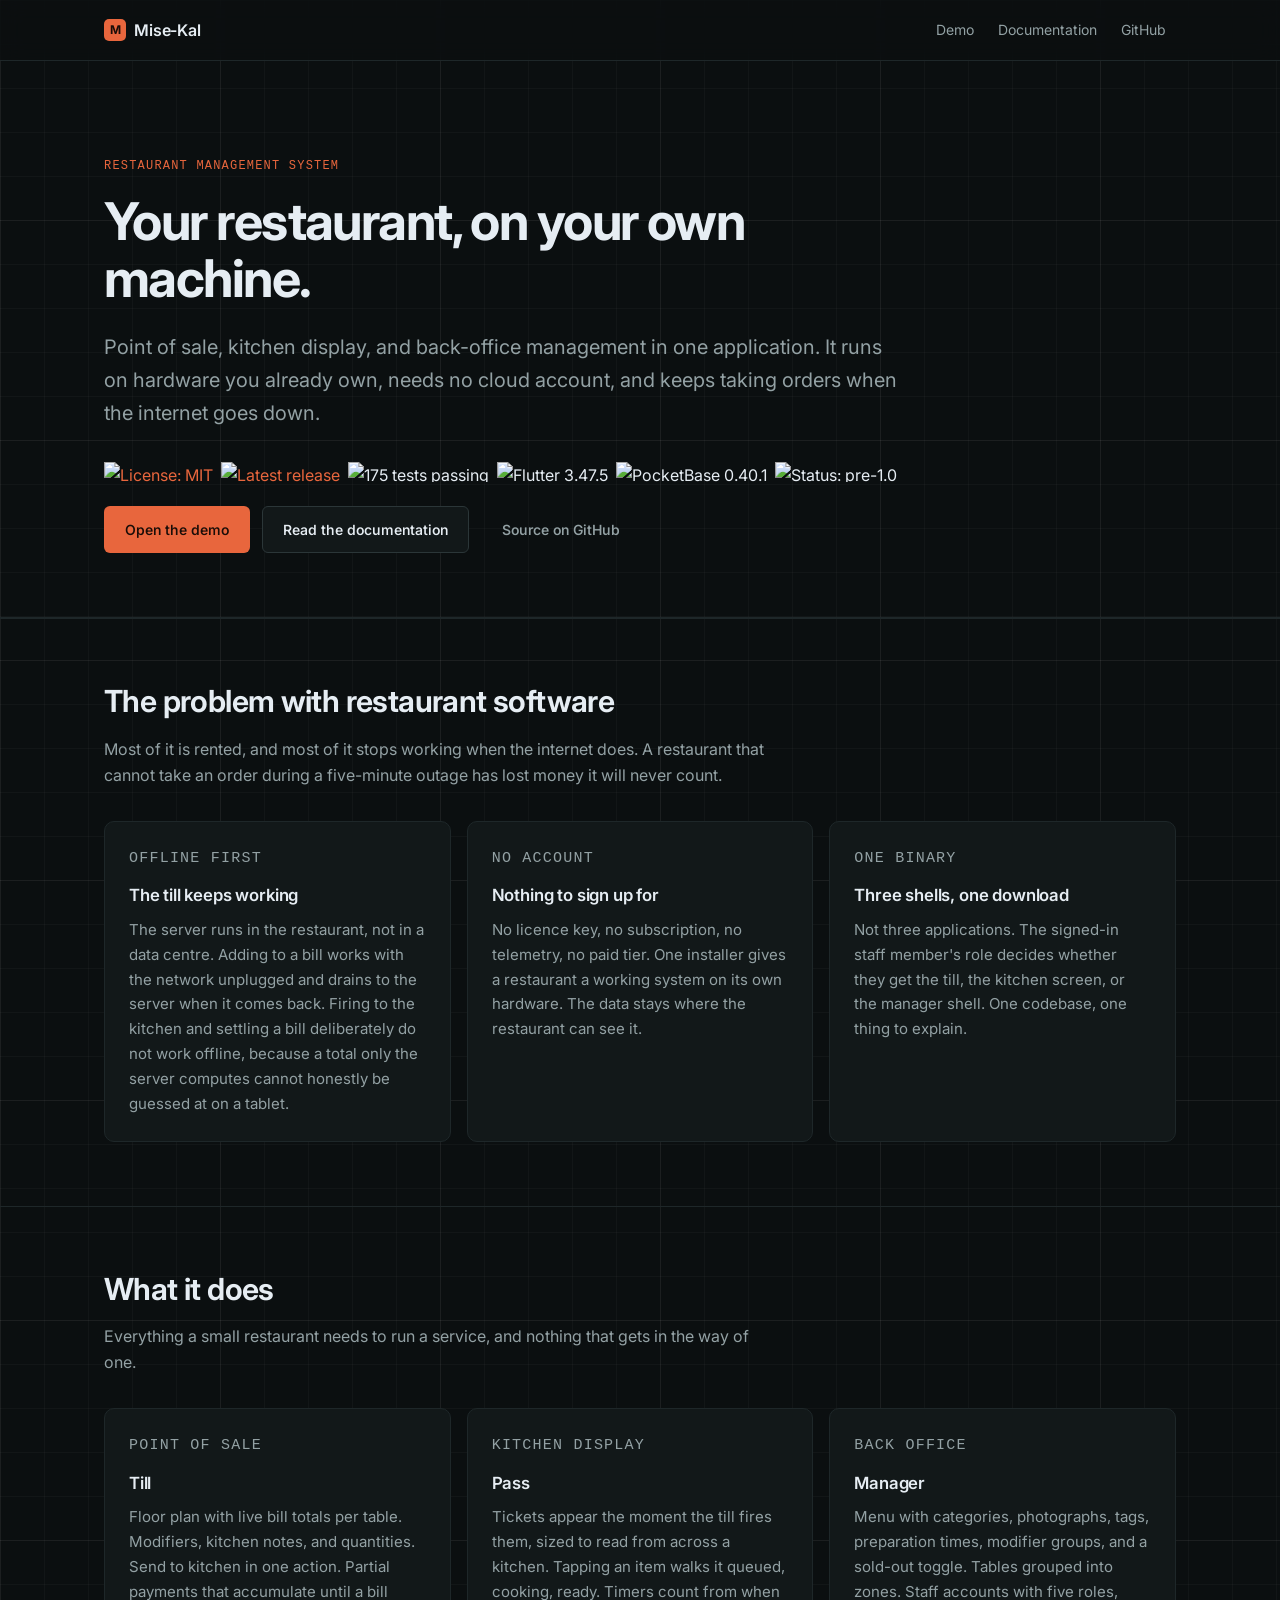
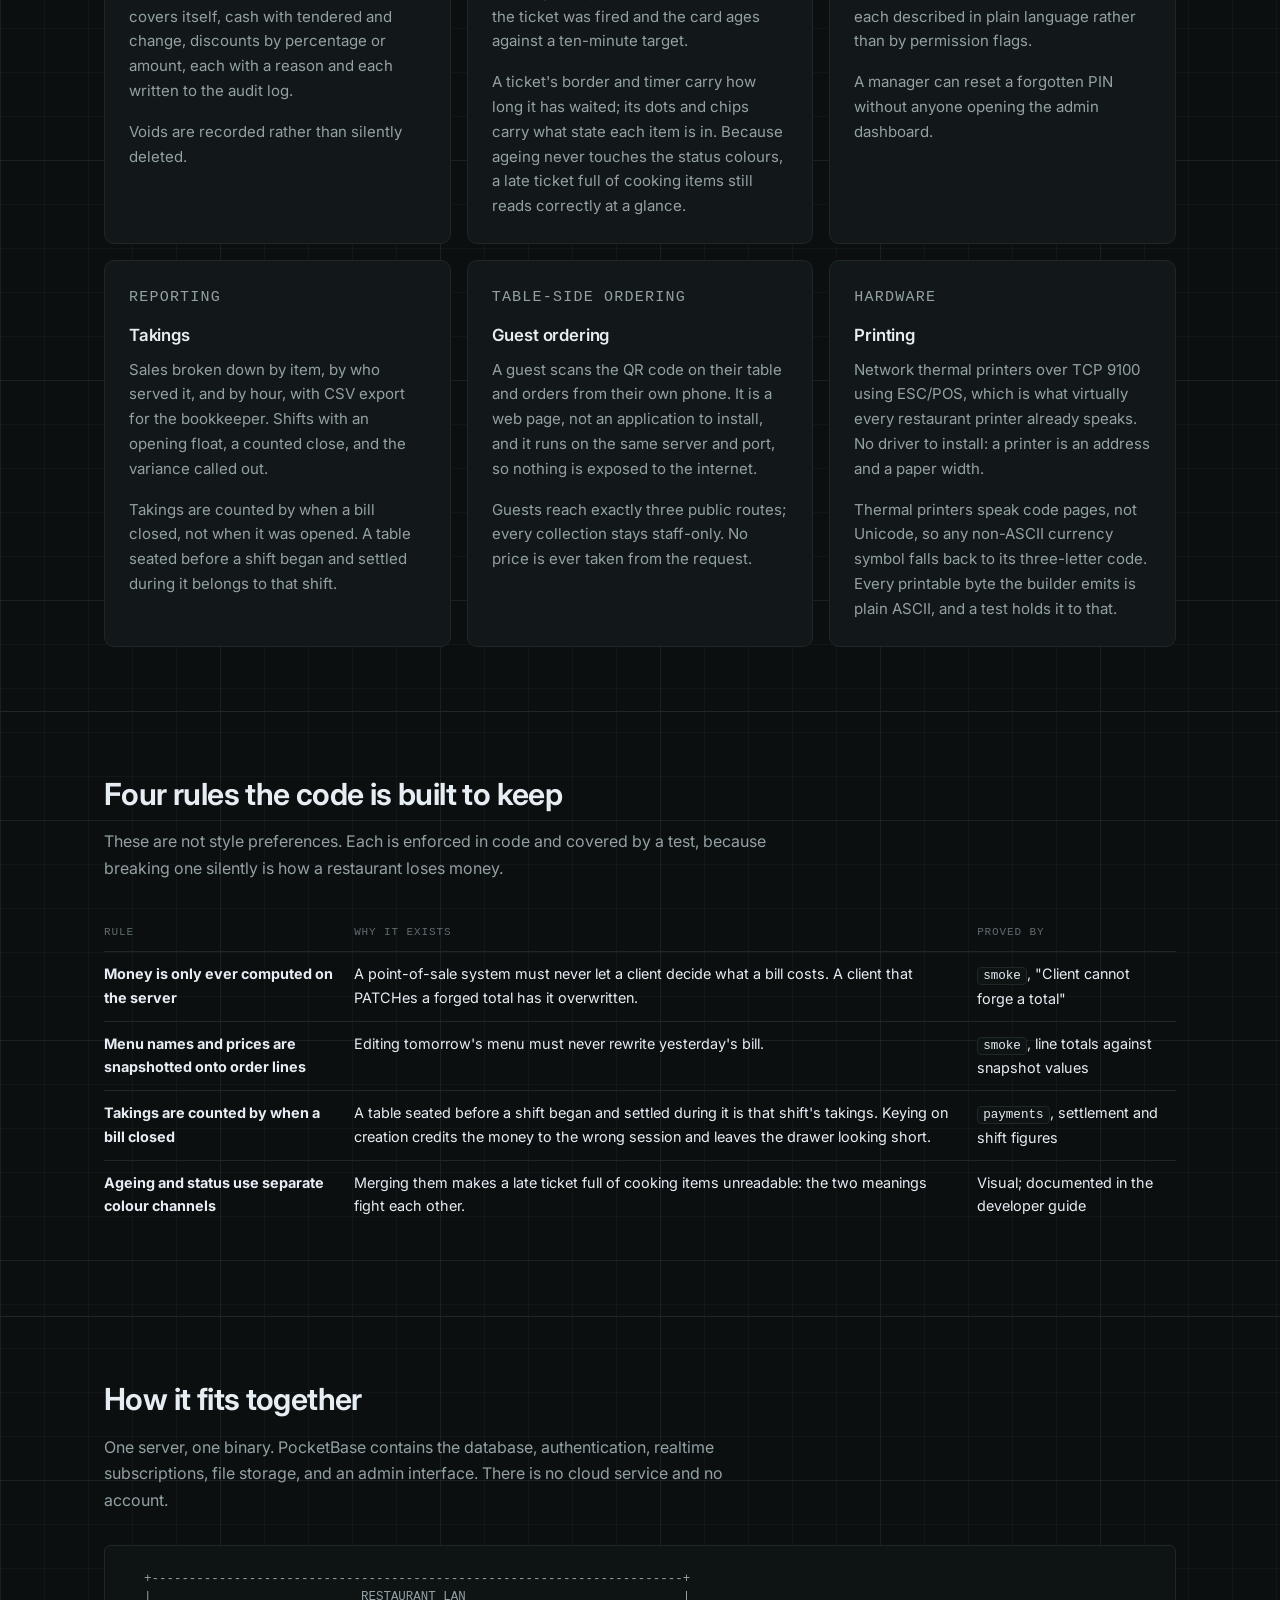
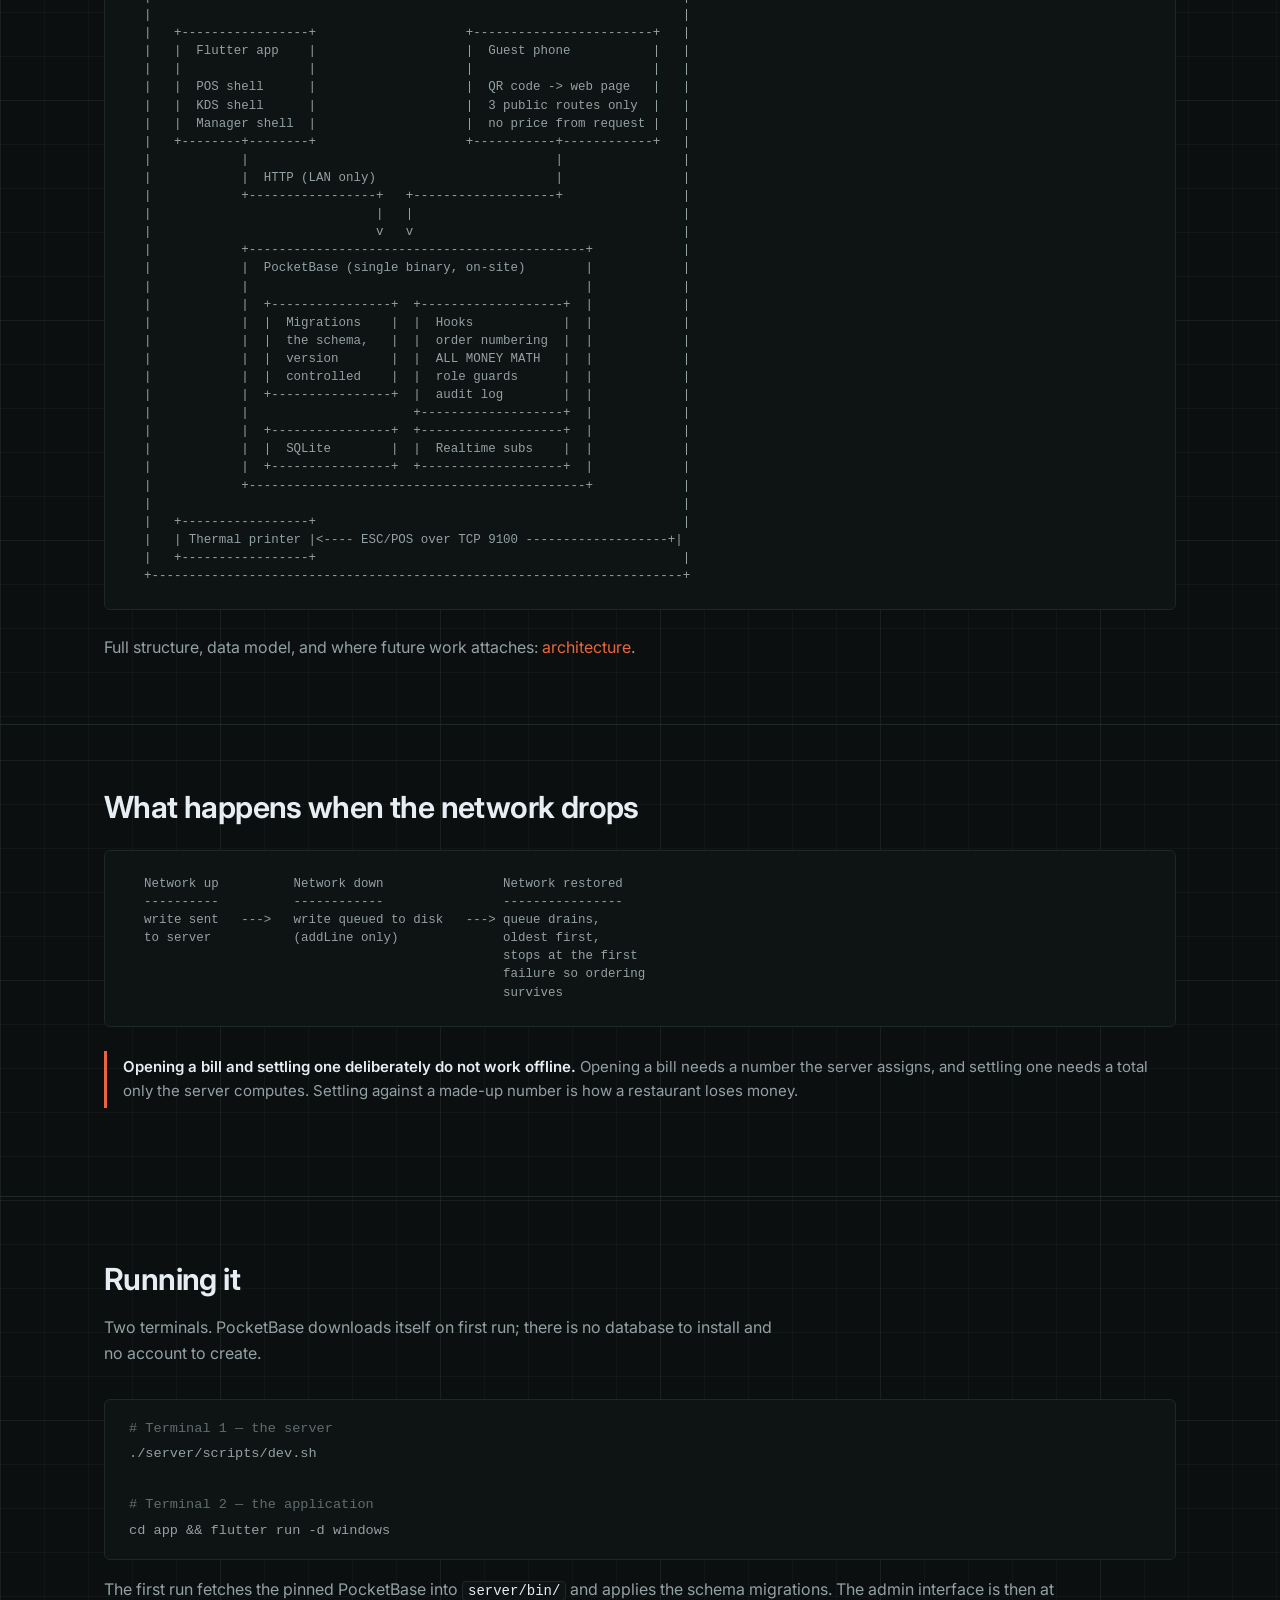
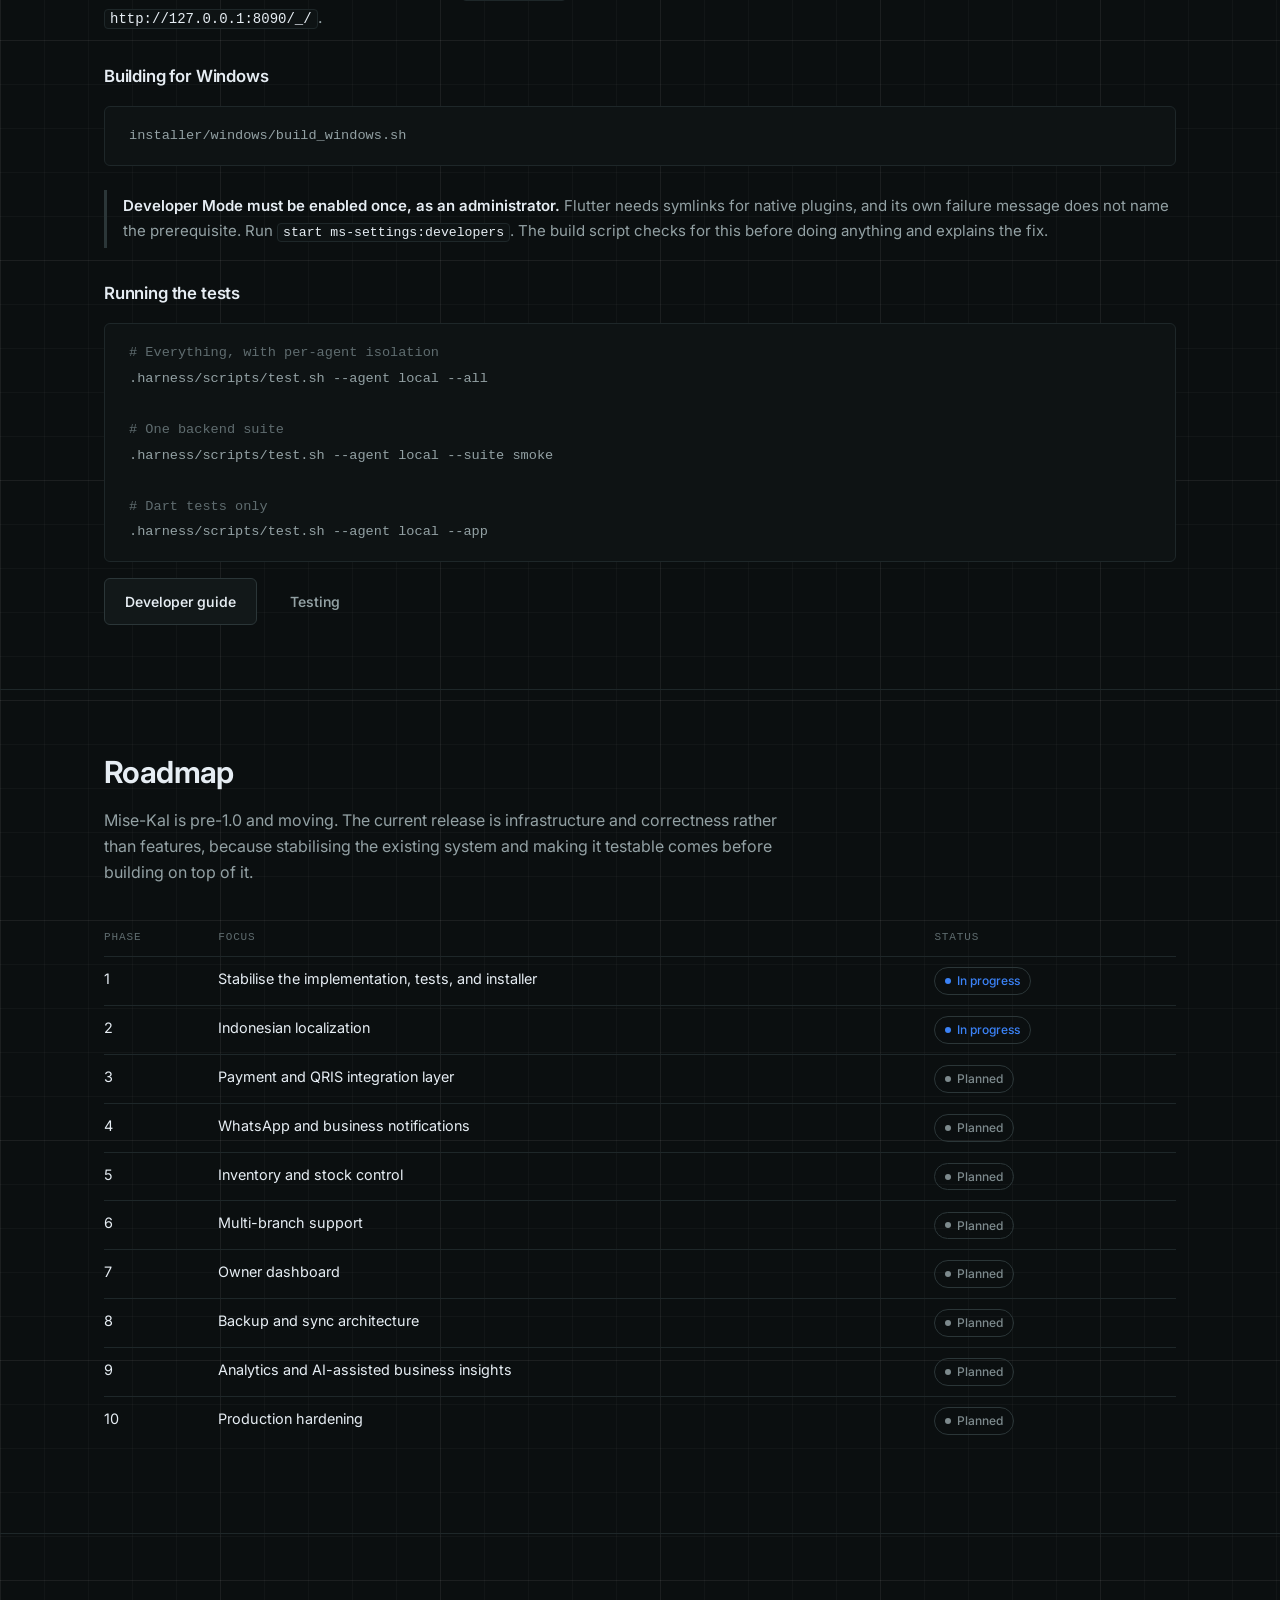
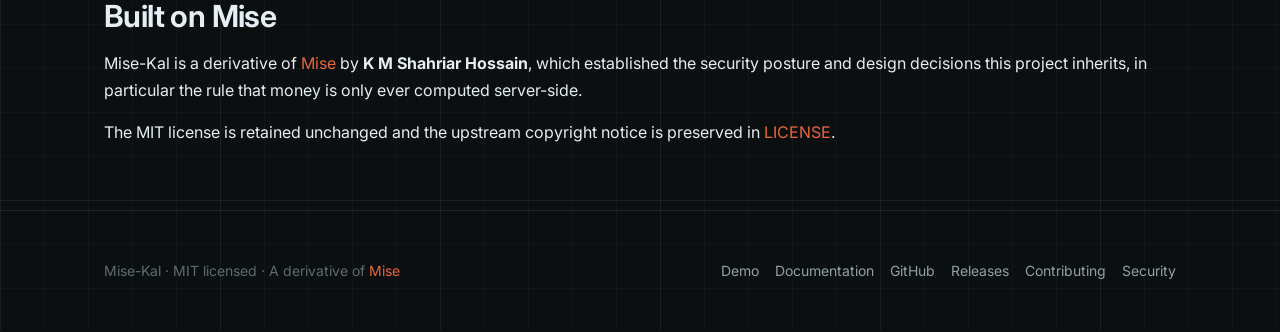
==== docs/index.html @ f87355d6 "docs: add the documentation site and interactive demo GitHub Pages serving docs/ as the project site" ====
<!DOCTYPE html>
<html lang="en">
<head>
<meta charset="utf-8">
<meta name="viewport" content="width=device-width, initial-scale=1">
<title>Mise-Kal — Self-hosted restaurant management</title>
<meta name="description" content="A self-hosted restaurant management system: point of sale, kitchen display, and back-office management. Runs on the restaurant's own hardware, keeps taking orders when the internet goes down.">
<meta name="theme-color" content="#0b0f10">

<meta property="og:type" content="website">
<meta property="og:title" content="Mise-Kal — Self-hosted restaurant management">
<meta property="og:description" content="Point of sale, kitchen display, and back-office management on the restaurant's own hardware. No cloud account, no subscription, no telemetry.">
<meta property="og:url" content="https://thewoldaa.github.io/mise-kal/">

<link rel="preconnect" href="https://fonts.googleapis.com">
<link rel="preconnect" href="https://fonts.gstatic.com" crossorigin>
<link href="https://fonts.googleapis.com/css2?family=Inter:wght@400;500;600;700&display=swap" rel="stylesheet">
<link rel="stylesheet" href="assets/site.css">
</head>
<body>

<a class="skip-link" href="#main">Skip to content</a>

<header class="site-header">
  <div class="wrap">
    <a class="brand" href="./">
      <span class="brand-mark" aria-hidden="true">M</span>
      <span>Mise-Kal</span>
    </a>
    <nav class="site-nav" aria-label="Primary">
      <a href="demo/">Demo</a>
      <a href="docs/">Documentation</a>
      <a href="https://github.com/thewoldaa/mise-kal">GitHub</a>
    </nav>
  </div>
</header>

<main id="main">

<!-- ============================================================ Hero ==== -->
<section class="hero">
  <div class="wrap">
    <p class="eyebrow">Restaurant management system</p>
    <h1>Your restaurant, on your own machine.</h1>
    <p class="lede">
      Point of sale, kitchen display, and back-office management in one
      application. It runs on hardware you already own, needs no cloud account,
      and keeps taking orders when the internet goes down.
    </p>

    <div class="badges">
      <a href="https://github.com/thewoldaa/mise-kal/blob/main/LICENSE"><img src="https://img.shields.io/badge/license-MIT-blue.svg" alt="License: MIT"></a>
      <a href="https://github.com/thewoldaa/mise-kal/releases"><img src="https://img.shields.io/github/v/release/thewoldaa/mise-kal?label=release&color=blue" alt="Latest release"></a>
      <img src="https://img.shields.io/badge/tests-175%20passing-brightgreen.svg" alt="175 tests passing">
      <img src="https://img.shields.io/badge/Flutter-3.47.5-02569B.svg" alt="Flutter 3.47.5">
      <img src="https://img.shields.io/badge/PocketBase-0.40.1-000000.svg" alt="PocketBase 0.40.1">
      <img src="https://img.shields.io/badge/status-pre--1.0-orange.svg" alt="Status: pre-1.0">
    </div>

    <div class="actions">
      <a class="btn btn-primary" href="demo/">Open the demo</a>
      <a class="btn btn-secondary" href="docs/">Read the documentation</a>
      <a class="btn btn-ghost" href="https://github.com/thewoldaa/mise-kal">Source on GitHub</a>
    </div>
  </div>
</section>

<!-- ====================================================== Why this ====== -->
<section>
  <div class="wrap">
    <h2>The problem with restaurant software</h2>
    <p class="section-lede">
      Most of it is rented, and most of it stops working when the internet does.
      A restaurant that cannot take an order during a five-minute outage has
      lost money it will never count.
    </p>

    <div class="grid grid-3">
      <div class="card">
        <p class="card-label">Offline first</p>
        <h3>The till keeps working</h3>
        <p>
          The server runs in the restaurant, not in a data centre. Adding to a
          bill works with the network unplugged and drains to the server when it
          comes back. Firing to the kitchen and settling a bill deliberately do
          not work offline, because a total only the server computes cannot
          honestly be guessed at on a tablet.
        </p>
      </div>
      <div class="card">
        <p class="card-label">No account</p>
        <h3>Nothing to sign up for</h3>
        <p>
          No licence key, no subscription, no telemetry, no paid tier. One
          installer gives a restaurant a working system on its own hardware.
          The data stays where the restaurant can see it.
        </p>
      </div>
      <div class="card">
        <p class="card-label">One binary</p>
        <h3>Three shells, one download</h3>
        <p>
          Not three applications. The signed-in staff member's role decides
          whether they get the till, the kitchen screen, or the manager shell.
          One codebase, one thing to explain.
        </p>
      </div>
    </div>
  </div>
</section>

<!-- ==================================================== Capabilities ==== -->
<section>
  <div class="wrap">
    <h2>What it does</h2>
    <p class="section-lede">
      Everything a small restaurant needs to run a service, and nothing that
      gets in the way of one.
    </p>

    <div class="grid grid-2">
      <div class="card">
        <p class="card-label">Point of sale</p>
        <h3>Till</h3>
        <p>
          Floor plan with live bill totals per table. Modifiers, kitchen notes,
          and quantities. Send to kitchen in one action. Partial payments that
          accumulate until a bill covers itself, cash with tendered and change,
          discounts by percentage or amount, each with a reason and each written
          to the audit log.
        </p>
        <p>
          Voids are recorded rather than silently deleted.
        </p>
      </div>

      <div class="card">
        <p class="card-label">Kitchen display</p>
        <h3>Pass</h3>
        <p>
          Tickets appear the moment the till fires them, sized to read from
          across a kitchen. Tapping an item walks it queued, cooking, ready.
          Timers count from when the ticket was fired and the card ages against
          a ten-minute target.
        </p>
        <p>
          A ticket's border and timer carry how long it has waited; its dots and
          chips carry what state each item is in. Because ageing never touches
          the status colours, a late ticket full of cooking items still reads
          correctly at a glance.
        </p>
      </div>

      <div class="card">
        <p class="card-label">Back office</p>
        <h3>Manager</h3>
        <p>
          Menu with categories, photographs, tags, preparation times, modifier
          groups, and a sold-out toggle. Tables grouped into zones. Staff
          accounts with five roles, each described in plain language rather than
          by permission flags.
        </p>
        <p>
          A manager can reset a forgotten PIN without anyone opening the admin
          dashboard.
        </p>
      </div>

      <div class="card">
        <p class="card-label">Reporting</p>
        <h3>Takings</h3>
        <p>
          Sales broken down by item, by who served it, and by hour, with CSV
          export for the bookkeeper. Shifts with an opening float, a counted
          close, and the variance called out.
        </p>
        <p>
          Takings are counted by when a bill closed, not when it was opened. A
          table seated before a shift began and settled during it belongs to
          that shift.
        </p>
      </div>

      <div class="card">
        <p class="card-label">Table-side ordering</p>
        <h3>Guest ordering</h3>
        <p>
          A guest scans the QR code on their table and orders from their own
          phone. It is a web page, not an application to install, and it runs on
          the same server and port, so nothing is exposed to the internet.
        </p>
        <p>
          Guests reach exactly three public routes; every collection stays
          staff-only. No price is ever taken from the request.
        </p>
      </div>

      <div class="card">
        <p class="card-label">Hardware</p>
        <h3>Printing</h3>
        <p>
          Network thermal printers over TCP 9100 using ESC/POS, which is what
          virtually every restaurant printer already speaks. No driver to
          install: a printer is an address and a paper width.
        </p>
        <p>
          Thermal printers speak code pages, not Unicode, so any non-ASCII
          currency symbol falls back to its three-letter code. Every printable
          byte the builder emits is plain ASCII, and a test holds it to that.
        </p>
      </div>
    </div>
  </div>
</section>

<!-- ==================================================== Invariants ====== -->
<section>
  <div class="wrap">
    <h2>Four rules the code is built to keep</h2>
    <p class="section-lede">
      These are not style preferences. Each is enforced in code and covered by a
      test, because breaking one silently is how a restaurant loses money.
    </p>

    <div class="table-scroll">
      <table>
        <thead>
          <tr>
            <th>Rule</th>
            <th>Why it exists</th>
            <th>Proved by</th>
          </tr>
        </thead>
        <tbody>
          <tr>
            <td><strong>Money is only ever computed on the server</strong></td>
            <td>
              A point-of-sale system must never let a client decide what a bill
              costs. A client that PATCHes a forged total has it overwritten.
            </td>
            <td><code>smoke</code>, "Client cannot forge a total"</td>
          </tr>
          <tr>
            <td><strong>Menu names and prices are snapshotted onto order lines</strong></td>
            <td>
              Editing tomorrow's menu must never rewrite yesterday's bill.
            </td>
            <td><code>smoke</code>, line totals against snapshot values</td>
          </tr>
          <tr>
            <td><strong>Takings are counted by when a bill closed</strong></td>
            <td>
              A table seated before a shift began and settled during it is that
              shift's takings. Keying on creation credits the money to the wrong
              session and leaves the drawer looking short.
            </td>
            <td><code>payments</code>, settlement and shift figures</td>
          </tr>
          <tr>
            <td><strong>Ageing and status use separate colour channels</strong></td>
            <td>
              Merging them makes a late ticket full of cooking items unreadable:
              the two meanings fight each other.
            </td>
            <td>Visual; documented in the developer guide</td>
          </tr>
        </tbody>
      </table>
    </div>
  </div>
</section>

<!-- ==================================================== Architecture ==== -->
<section>
  <div class="wrap">
    <h2>How it fits together</h2>
    <p class="section-lede">
      One server, one binary. PocketBase contains the database, authentication,
      realtime subscriptions, file storage, and an admin interface. There is no
      cloud service and no account.
    </p>

    <div class="diagram">
<pre>  +-----------------------------------------------------------------------+
  |                            RESTAURANT LAN                             |
  |                                                                       |
  |   +-----------------+                    +------------------------+   |
  |   |  Flutter app    |                    |  Guest phone           |   |
  |   |                 |                    |                        |   |
  |   |  POS shell      |                    |  QR code -> web page   |   |
  |   |  KDS shell      |                    |  3 public routes only  |   |
  |   |  Manager shell  |                    |  no price from request |   |
  |   +--------+--------+                    +-----------+------------+   |
  |            |                                         |                |
  |            |  HTTP (LAN only)                        |                |
  |            +-----------------+   +-------------------+                |
  |                              |   |                                    |
  |                              v   v                                    |
  |            +---------------------------------------------+            |
  |            |  PocketBase (single binary, on-site)        |            |
  |            |                                             |            |
  |            |  +----------------+  +-------------------+  |            |
  |            |  |  Migrations    |  |  Hooks            |  |            |
  |            |  |  the schema,   |  |  order numbering  |  |            |
  |            |  |  version       |  |  ALL MONEY MATH   |  |            |
  |            |  |  controlled    |  |  role guards      |  |            |
  |            |  +----------------+  |  audit log        |  |            |
  |            |                      +-------------------+  |            |
  |            |  +----------------+  +-------------------+  |            |
  |            |  |  SQLite        |  |  Realtime subs    |  |            |
  |            |  +----------------+  +-------------------+  |            |
  |            +---------------------------------------------+            |
  |                                                                       |
  |   +-----------------+                                                 |
  |   | Thermal printer |&lt;---- ESC/POS over TCP 9100 -------------------+|
  |   +-----------------+                                                 |
  +-----------------------------------------------------------------------+</pre>
    </div>

    <p class="muted">
      Full structure, data model, and where future work attaches:
      <a href="docs/architecture.html">architecture</a>.
    </p>
  </div>
</section>

<!-- ====================================================== Offline ======= -->
<section>
  <div class="wrap">
    <h2>What happens when the network drops</h2>

    <div class="diagram">
<pre>  Network up          Network down                Network restored
  ----------          ------------                ----------------
  write sent   --->   write queued to disk   ---> queue drains,
  to server           (addLine only)              oldest first,
                                                  stops at the first
                                                  failure so ordering
                                                  survives</pre>
    </div>

    <div class="note note-warn">
      <p>
        <strong>Opening a bill and settling one deliberately do not work
        offline.</strong> Opening a bill needs a number the server assigns, and
        settling one needs a total only the server computes. Settling against a
        made-up number is how a restaurant loses money.
      </p>
    </div>
  </div>
</section>

<!-- ===================================================== Quick start ==== -->
<section>
  <div class="wrap">
    <h2>Running it</h2>
    <p class="section-lede">
      Two terminals. PocketBase downloads itself on first run; there is no
      database to install and no account to create.
    </p>

<pre><code><span class="c"># Terminal 1 — the server</span>
./server/scripts/dev.sh

<span class="c"># Terminal 2 — the application</span>
cd app &amp;&amp; flutter run -d windows</code></pre>

    <p class="muted">
      The first run fetches the pinned PocketBase into <code>server/bin/</code>
      and applies the schema migrations. The admin interface is then at
      <code>http://127.0.0.1:8090/_/</code>.
    </p>

    <h3>Building for Windows</h3>
<pre><code>installer/windows/build_windows.sh</code></pre>

    <div class="note">
      <p>
        <strong>Developer Mode must be enabled once, as an administrator.</strong>
        Flutter needs symlinks for native plugins, and its own failure message
        does not name the prerequisite. Run <code>start ms-settings:developers</code>.
        The build script checks for this before doing anything and explains the
        fix.
      </p>
    </div>

    <h3>Running the tests</h3>
<pre><code><span class="c"># Everything, with per-agent isolation</span>
.harness/scripts/test.sh --agent local --all

<span class="c"># One backend suite</span>
.harness/scripts/test.sh --agent local --suite smoke

<span class="c"># Dart tests only</span>
.harness/scripts/test.sh --agent local --app</code></pre>

    <div class="actions">
      <a class="btn btn-secondary" href="docs/developing.html">Developer guide</a>
      <a class="btn btn-ghost" href="docs/testing.html">Testing</a>
    </div>
  </div>
</section>

<!-- ====================================================== Roadmap ======= -->
<section>
  <div class="wrap">
    <h2>Roadmap</h2>
    <p class="section-lede">
      Mise-Kal is pre-1.0 and moving. The current release is infrastructure and
      correctness rather than features, because stabilising the existing system
      and making it testable comes before building on top of it.
    </p>

    <div class="table-scroll">
      <table>
        <thead>
          <tr>
            <th>Phase</th>
            <th>Focus</th>
            <th>Status</th>
          </tr>
        </thead>
        <tbody>
          <tr><td>1</td><td>Stabilise the implementation, tests, and installer</td><td><span class="pill pill-cooking">In progress</span></td></tr>
          <tr><td>2</td><td>Indonesian localization</td><td><span class="pill pill-cooking">In progress</span></td></tr>
          <tr><td>3</td><td>Payment and QRIS integration layer</td><td><span class="pill pill-queued">Planned</span></td></tr>
          <tr><td>4</td><td>WhatsApp and business notifications</td><td><span class="pill pill-queued">Planned</span></td></tr>
          <tr><td>5</td><td>Inventory and stock control</td><td><span class="pill pill-queued">Planned</span></td></tr>
          <tr><td>6</td><td>Multi-branch support</td><td><span class="pill pill-queued">Planned</span></td></tr>
          <tr><td>7</td><td>Owner dashboard</td><td><span class="pill pill-queued">Planned</span></td></tr>
          <tr><td>8</td><td>Backup and sync architecture</td><td><span class="pill pill-queued">Planned</span></td></tr>
          <tr><td>9</td><td>Analytics and AI-assisted business insights</td><td><span class="pill pill-queued">Planned</span></td></tr>
          <tr><td>10</td><td>Production hardening</td><td><span class="pill pill-queued">Planned</span></td></tr>
        </tbody>
      </table>
    </div>
  </div>
</section>

<!-- ================================================== Acknowledgements == -->
<section>
  <div class="wrap">
    <h2>Built on Mise</h2>
    <p>
      Mise-Kal is a derivative of
      <a href="https://github.com/devShakib015/mise">Mise</a> by
      <strong>K M Shahriar Hossain</strong>, which established the security
      posture and design decisions this project inherits, in particular the rule
      that money is only ever computed server-side.
    </p>
    <p>
      The MIT license is retained unchanged and the upstream copyright notice is
      preserved in
      <a href="https://github.com/thewoldaa/mise-kal/blob/main/LICENSE">LICENSE</a>.
    </p>
  </div>
</section>

</main>

<footer class="site-footer">
  <div class="wrap">
    <div>
      <p class="mb-0">
        Mise-Kal &middot; MIT licensed &middot; A derivative of
        <a href="https://github.com/devShakib015/mise">Mise</a>
      </p>
    </div>
    <nav class="footer-links" aria-label="Footer">
      <a href="demo/">Demo</a>
      <a href="docs/">Documentation</a>
      <a href="https://github.com/thewoldaa/mise-kal">GitHub</a>
      <a href="https://github.com/thewoldaa/mise-kal/releases">Releases</a>
      <a href="https://github.com/thewoldaa/mise-kal/blob/main/CONTRIBUTING.md">Contributing</a>
      <a href="https://github.com/thewoldaa/mise-kal/blob/main/SECURITY.md">Security</a>
    </nav>
  </div>
</footer>

</body>
</html>
---- docs/assets/site.css ----
/* ==========================================================================
   Mise-Kal documentation site
   ==========================================================================

   Design notes
   ------------
   The palette mirrors the application's own design system so the site and the
   product read as one thing. The app uses warm neutrals rather than cool greys
   because a screen that sits in a dining room all evening should not read
   clinical, and Ember is reserved for identity and primary actions.

   Status colours deliberately avoid orange so an order's state can never be
   mistaken for a button: queued is neutral, preparing is blue, ready is green,
   and red is kept for trouble. That rule is load-bearing in the product and is
   followed here too.

   The background grid is drawn with CSS gradients rather than an image: it
   scales to any viewport, costs nothing to download, and stays crisp on a
   high-DPI display.
   ========================================================================== */

:root {
  /* Surfaces */
  --bg:            #0b0f10;
  --bg-grid:       rgba(255, 255, 255, 0.028);
  --bg-grid-major: rgba(255, 255, 255, 0.045);
  --surface:       #121819;
  --surface-raised:#171f21;
  --surface-sunken:#0e1314;

  /* Borders */
  --border:        #1e2729;
  --border-strong: #2b3638;

  /* Text */
  --text:          #e6edf3;
  --text-secondary:#93a1a4;
  --text-tertiary: #5f6c6f;

  /* Brand and status. Ember is identity only; never a status. */
  --ember:         #e8663d;
  --ember-dim:     #b84e2c;
  --on-ember:      #1a0d08;

  --status-queued:  #7d8a8d;
  --status-cooking: #3b82f6;
  --status-ready:   #22c55e;
  --status-trouble: #ef4444;

  /* Type */
  --font-sans: 'Inter', -apple-system, BlinkMacSystemFont, 'Segoe UI', Roboto,
               'Helvetica Neue', Arial, sans-serif;
  --font-mono: 'SF Mono', 'Cascadia Mono', 'JetBrains Mono', Consolas,
               'Liberation Mono', Menlo, monospace;

  /* Space */
  --space-2: 2px;
  --space-4: 4px;
  --space-8: 8px;
  --space-12: 12px;
  --space-16: 16px;
  --space-24: 24px;
  --space-32: 32px;
  --space-48: 48px;
  --space-64: 64px;
  --space-96: 96px;

  --radius: 6px;
  --radius-lg: 10px;

  --max-width: 1120px;
}

/* --- Reset ---------------------------------------------------------------- */

*, *::before, *::after { box-sizing: border-box; }

html {
  -webkit-text-size-adjust: 100%;
  scroll-behavior: smooth;
}

@media (prefers-reduced-motion: reduce) {
  html { scroll-behavior: auto; }
  *, *::before, *::after {
    animation-duration: 0.01ms !important;
    transition-duration: 0.01ms !important;
  }
}

body {
  margin: 0;
  background-color: var(--bg);
  /* The grid: a fine 44px lattice with a slightly stronger line every fifth
     cell, which gives the surface depth without becoming a distraction behind
     body text. */
  background-image:
    linear-gradient(var(--bg-grid) 1px, transparent 1px),
    linear-gradient(90deg, var(--bg-grid) 1px, transparent 1px),
    linear-gradient(var(--bg-grid-major) 1px, transparent 1px),
    linear-gradient(90deg, var(--bg-grid-major) 1px, transparent 1px);
  background-size:
    44px 44px,
    44px 44px,
    220px 220px,
    220px 220px;
  color: var(--text);
  font-family: var(--font-sans);
  font-size: 16px;
  line-height: 1.65;
  font-feature-settings: 'kern' 1, 'liga' 1;
  -webkit-font-smoothing: antialiased;
  -moz-osx-font-smoothing: grayscale;
}

/* Money and any column of digits must not shift as values change. */
.tabular { font-variant-numeric: tabular-nums; }

img { max-width: 100%; height: auto; }

a {
  color: var(--ember);
  text-decoration: none;
  text-underline-offset: 3px;
}
a:hover { text-decoration: underline; }

:focus-visible {
  outline: 2px solid var(--ember);
  outline-offset: 3px;
  border-radius: 3px;
}

/* --- Layout --------------------------------------------------------------- */

.wrap {
  max-width: var(--max-width);
  margin: 0 auto;
  padding: 0 var(--space-24);
}

main { display: block; }

section { padding: var(--space-64) 0; }

section + section { border-top: 1px solid var(--border); }

/* --- Header --------------------------------------------------------------- */

.site-header {
  position: sticky;
  top: 0;
  z-index: 50;
  background: rgba(11, 15, 16, 0.82);
  backdrop-filter: blur(12px);
  -webkit-backdrop-filter: blur(12px);
  border-bottom: 1px solid var(--border);
}

.site-header .wrap {
  display: flex;
  align-items: center;
  gap: var(--space-24);
  height: 60px;
}

.brand {
  display: flex;
  align-items: center;
  gap: var(--space-8);
  font-weight: 600;
  color: var(--text);
  letter-spacing: -0.01em;
  white-space: nowrap;
}
.brand:hover { text-decoration: none; }

.brand-mark {
  width: 22px;
  height: 22px;
  border-radius: 5px;
  background: var(--ember);
  display: grid;
  place-items: center;
  color: var(--on-ember);
  font-size: 12px;
  font-weight: 700;
  flex-shrink: 0;
}

.site-nav {
  display: flex;
  align-items: center;
  gap: var(--space-4);
  margin-left: auto;
  flex-wrap: wrap;
}

.site-nav a {
  color: var(--text-secondary);
  font-size: 14px;
  padding: 6px 10px;
  border-radius: var(--radius);
  white-space: nowrap;
}
.site-nav a:hover {
  color: var(--text);
  background: var(--surface);
  text-decoration: none;
}
.site-nav a[aria-current='page'] {
  color: var(--text);
  background: var(--surface);
}

.nav-toggle { display: none; }

@media (max-width: 760px) {
  .site-header .wrap {
    height: auto;
    min-height: 60px;
    flex-wrap: wrap;
    padding-top: var(--space-12);
    padding-bottom: var(--space-12);
  }
  .site-nav { width: 100%; margin-left: 0; gap: 0; }
  .site-nav a { padding: 6px 8px; font-size: 13px; }
}

/* --- Hero ----------------------------------------------------------------- */

.hero {
  padding: var(--space-96) 0 var(--space-64);
  border-bottom: 1px solid var(--border);
}

.eyebrow {
  font-family: var(--font-mono);
  font-size: 12px;
  letter-spacing: 0.1em;
  text-transform: uppercase;
  color: var(--ember);
  margin: 0 0 var(--space-16);
}

h1 {
  font-size: clamp(2rem, 5vw, 3.25rem);
  line-height: 1.1;
  letter-spacing: -0.03em;
  font-weight: 700;
  margin: 0 0 var(--space-24);
  max-width: 20ch;
}

.lede {
  font-size: clamp(1.05rem, 2vw, 1.25rem);
  color: var(--text-secondary);
  max-width: 62ch;
  margin: 0 0 var(--space-32);
}

h2 {
  font-size: clamp(1.4rem, 3vw, 1.9rem);
  line-height: 1.2;
  letter-spacing: -0.02em;
  font-weight: 650;
  margin: 0 0 var(--space-16);
}

h3 {
  font-size: 1.05rem;
  letter-spacing: -0.01em;
  font-weight: 600;
  margin: var(--space-32) 0 var(--space-8);
}

h4 {
  font-size: 0.9rem;
  font-weight: 600;
  margin: var(--space-24) 0 var(--space-8);
}

.section-lede {
  color: var(--text-secondary);
  max-width: 68ch;
  margin: 0 0 var(--space-32);
}

p { margin: 0 0 var(--space-16); }
p:last-child { margin-bottom: 0; }

/* --- Buttons -------------------------------------------------------------- */

.actions {
  display: flex;
  gap: var(--space-12);
  flex-wrap: wrap;
  align-items: center;
}

.btn {
  display: inline-flex;
  align-items: center;
  gap: var(--space-8);
  padding: 11px 20px;
  border-radius: var(--radius);
  font-size: 14px;
  font-weight: 550;
  border: 1px solid transparent;
  cursor: pointer;
  font-family: inherit;
  transition: background-color 120ms ease, border-color 120ms ease;
}
.btn:hover { text-decoration: none; }

.btn-primary {
  background: var(--ember);
  color: var(--on-ember);
}
.btn-primary:hover { background: #f07449; }

.btn-secondary {
  background: var(--surface);
  color: var(--text);
  border-color: var(--border-strong);
}
.btn-secondary:hover { background: var(--surface-raised); }

.btn-ghost {
  background: transparent;
  color: var(--text-secondary);
  border-color: transparent;
}
.btn-ghost:hover { color: var(--text); background: var(--surface); }

/* --- Cards and grids ------------------------------------------------------ */

.grid {
  display: grid;
  gap: var(--space-16);
}
.grid-2 { grid-template-columns: repeat(auto-fit, minmax(300px, 1fr)); }
.grid-3 { grid-template-columns: repeat(auto-fit, minmax(240px, 1fr)); }

.card {
  background: var(--surface);
  border: 1px solid var(--border);
  border-radius: var(--radius-lg);
  padding: var(--space-24);
}
.card h3 { margin-top: 0; }
.card p { color: var(--text-secondary); font-size: 0.94rem; }
.card p:last-child { margin-bottom: 0; }

.card-label {
  font-family: var(--font-mono);
  font-size: 11px;
  letter-spacing: 0.08em;
  text-transform: uppercase;
  color: var(--text-tertiary);
  margin: 0 0 var(--space-12);
}

/* --- Tables --------------------------------------------------------------- */

.table-scroll { overflow-x: auto; margin: var(--space-24) 0; }

table {
  width: 100%;
  border-collapse: collapse;
  font-size: 0.9rem;
}

th, td {
  text-align: left;
  padding: 10px 16px 10px 0;
  border-bottom: 1px solid var(--border);
  vertical-align: top;
}

th {
  color: var(--text-tertiary);
  font-weight: 500;
  font-family: var(--font-mono);
  font-size: 11px;
  letter-spacing: 0.08em;
  text-transform: uppercase;
  white-space: nowrap;
}

tbody tr:last-child td { border-bottom: none; }

td code { white-space: nowrap; }

/* --- Code ----------------------------------------------------------------- */

code {
  font-family: var(--font-mono);
  font-size: 0.875em;
  background: var(--surface-sunken);
  border: 1px solid var(--border);
  border-radius: 4px;
  padding: 1px 5px;
  color: var(--text);
}

pre {
  background: var(--surface-sunken);
  border: 1px solid var(--border);
  border-radius: var(--radius);
  padding: var(--space-16) var(--space-24);
  overflow-x: auto;
  margin: var(--space-16) 0;
  line-height: 1.6;
}

pre code {
  background: none;
  border: none;
  padding: 0;
  font-size: 0.85rem;
  color: var(--text-secondary);
}

/* The one thing worth colouring in a shell block: the comment. */
pre .c { color: var(--text-tertiary); }

/* --- Diagrams ------------------------------------------------------------- */

/* The architecture diagrams in the README are plain ASCII so they survive
   being copied into a terminal or an issue. On the site the same diagrams are
   rendered in a monospace block with the grid showing through, which keeps them
   legible without pretending to be vector art. */
.diagram {
  background: var(--surface-sunken);
  border: 1px solid var(--border);
  border-radius: var(--radius);
  padding: var(--space-24);
  overflow-x: auto;
  margin: var(--space-24) 0;
}

.diagram pre {
  background: none;
  border: none;
  padding: 0;
  margin: 0;
  font-size: 0.78rem;
  line-height: 1.45;
  color: var(--text-secondary);
}

@media (max-width: 700px) {
  .diagram pre { font-size: 0.66rem; }
}

/* --- Callouts ------------------------------------------------------------- */

.note {
  border-left: 3px solid var(--border-strong);
  padding: var(--space-4) 0 var(--space-4) var(--space-16);
  margin: var(--space-24) 0;
  color: var(--text-secondary);
  font-size: 0.94rem;
}

.note-warn { border-left-color: var(--ember); }
.note-stop { border-left-color: var(--status-trouble); }

.note strong { color: var(--text); font-weight: 600; }

/* --- Badges --------------------------------------------------------------- */

.badges {
  display: flex;
  flex-wrap: wrap;
  gap: var(--space-8);
  margin: var(--space-24) 0;
}
.badges img { height: 20px; display: block; }

/* --- Status pills --------------------------------------------------------- */

/* Follows the product's own rule: status is never carried by orange. */
.pill {
  display: inline-flex;
  align-items: center;
  gap: 6px;
  font-size: 12px;
  font-weight: 500;
  padding: 3px 10px;
  border-radius: 999px;
  border: 1px solid var(--border-strong);
  color: var(--text-secondary);
  white-space: nowrap;
}
.pill::before {
  content: '';
  width: 6px;
  height: 6px;
  border-radius: 50%;
  background: currentColor;
  flex-shrink: 0;
}

.pill-queued  { color: var(--status-queued); }
.pill-cooking { color: var(--status-cooking); }
.pill-ready   { color: var(--status-ready); }
.pill-trouble { color: var(--status-trouble); }
.pill-ember   { color: var(--ember); }

/* --- Footer --------------------------------------------------------------- */

.site-footer {
  border-top: 1px solid var(--border);
  padding: var(--space-48) 0;
  color: var(--text-tertiary);
  font-size: 0.875rem;
}

.site-footer .wrap {
  display: flex;
  flex-wrap: wrap;
  gap: var(--space-24);
  justify-content: space-between;
  align-items: flex-start;
}

.footer-links {
  display: flex;
  flex-wrap: wrap;
  gap: var(--space-16);
}
.footer-links a { color: var(--text-secondary); }

/* --- Utilities ------------------------------------------------------------ */

.mono { font-family: var(--font-mono); font-size: 0.875em; }
.muted { color: var(--text-secondary); }
.dim { color: var(--text-tertiary); }
.nowrap { white-space: nowrap; }
.mt-0 { margin-top: 0; }
.mb-0 { margin-bottom: 0; }
.center { text-align: center; }

.skip-link {
  position: absolute;
  left: -9999px;
  top: 0;
  background: var(--ember);
  color: var(--on-ember);
  padding: 10px 16px;
  z-index: 100;
  border-radius: 0 0 var(--radius) 0;
}
.skip-link:focus { left: 0; }

.visually-hidden {
  position: absolute;
  width: 1px; height: 1px;
  padding: 0; margin: -1px;
  overflow: hidden;
  clip: rect(0 0 0 0);
  white-space: nowrap;
  border: 0;
}

/* --- Print ---------------------------------------------------------------- */

@media print {
  body { background: #fff; color: #000; }
  .site-header, .site-footer, .actions { display: none; }
  a { color: #000; text-decoration: underline; }
  .card, .diagram, pre { border-color: #ccc; background: #fafafa; }
}
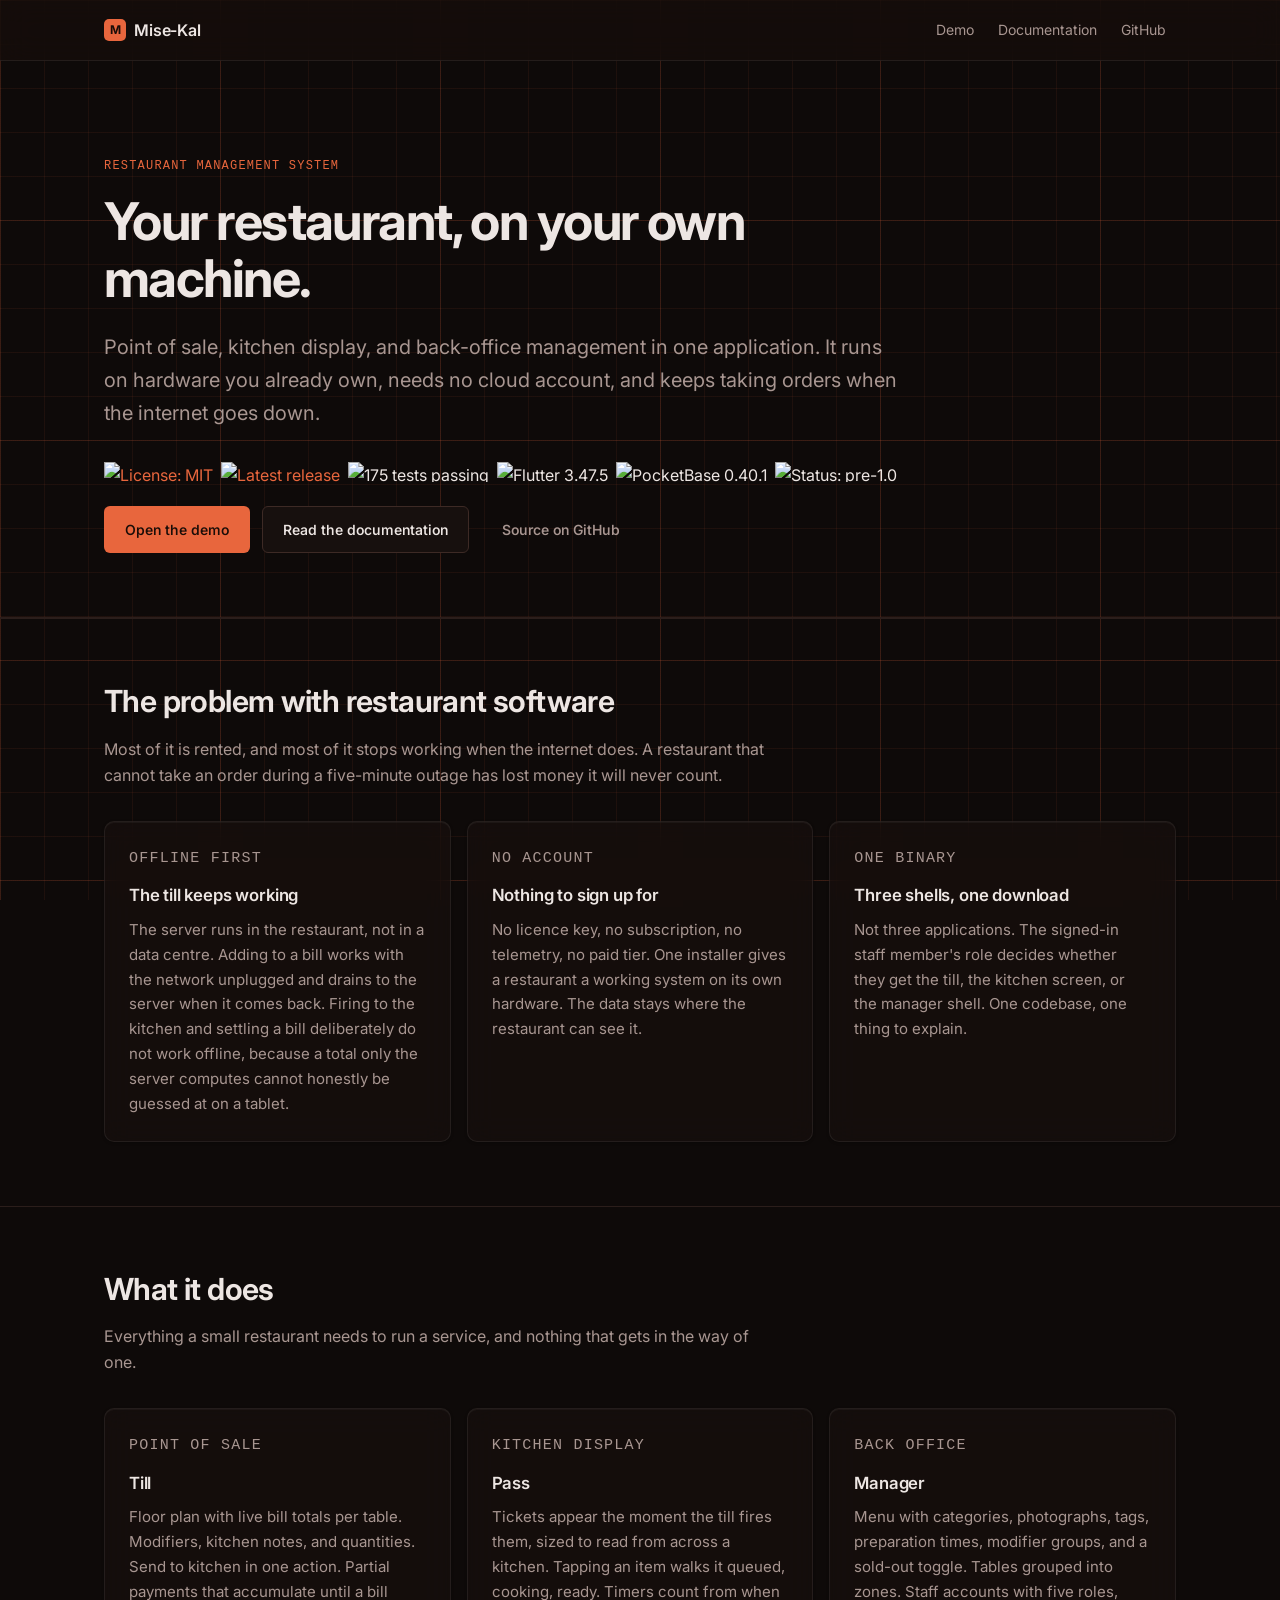
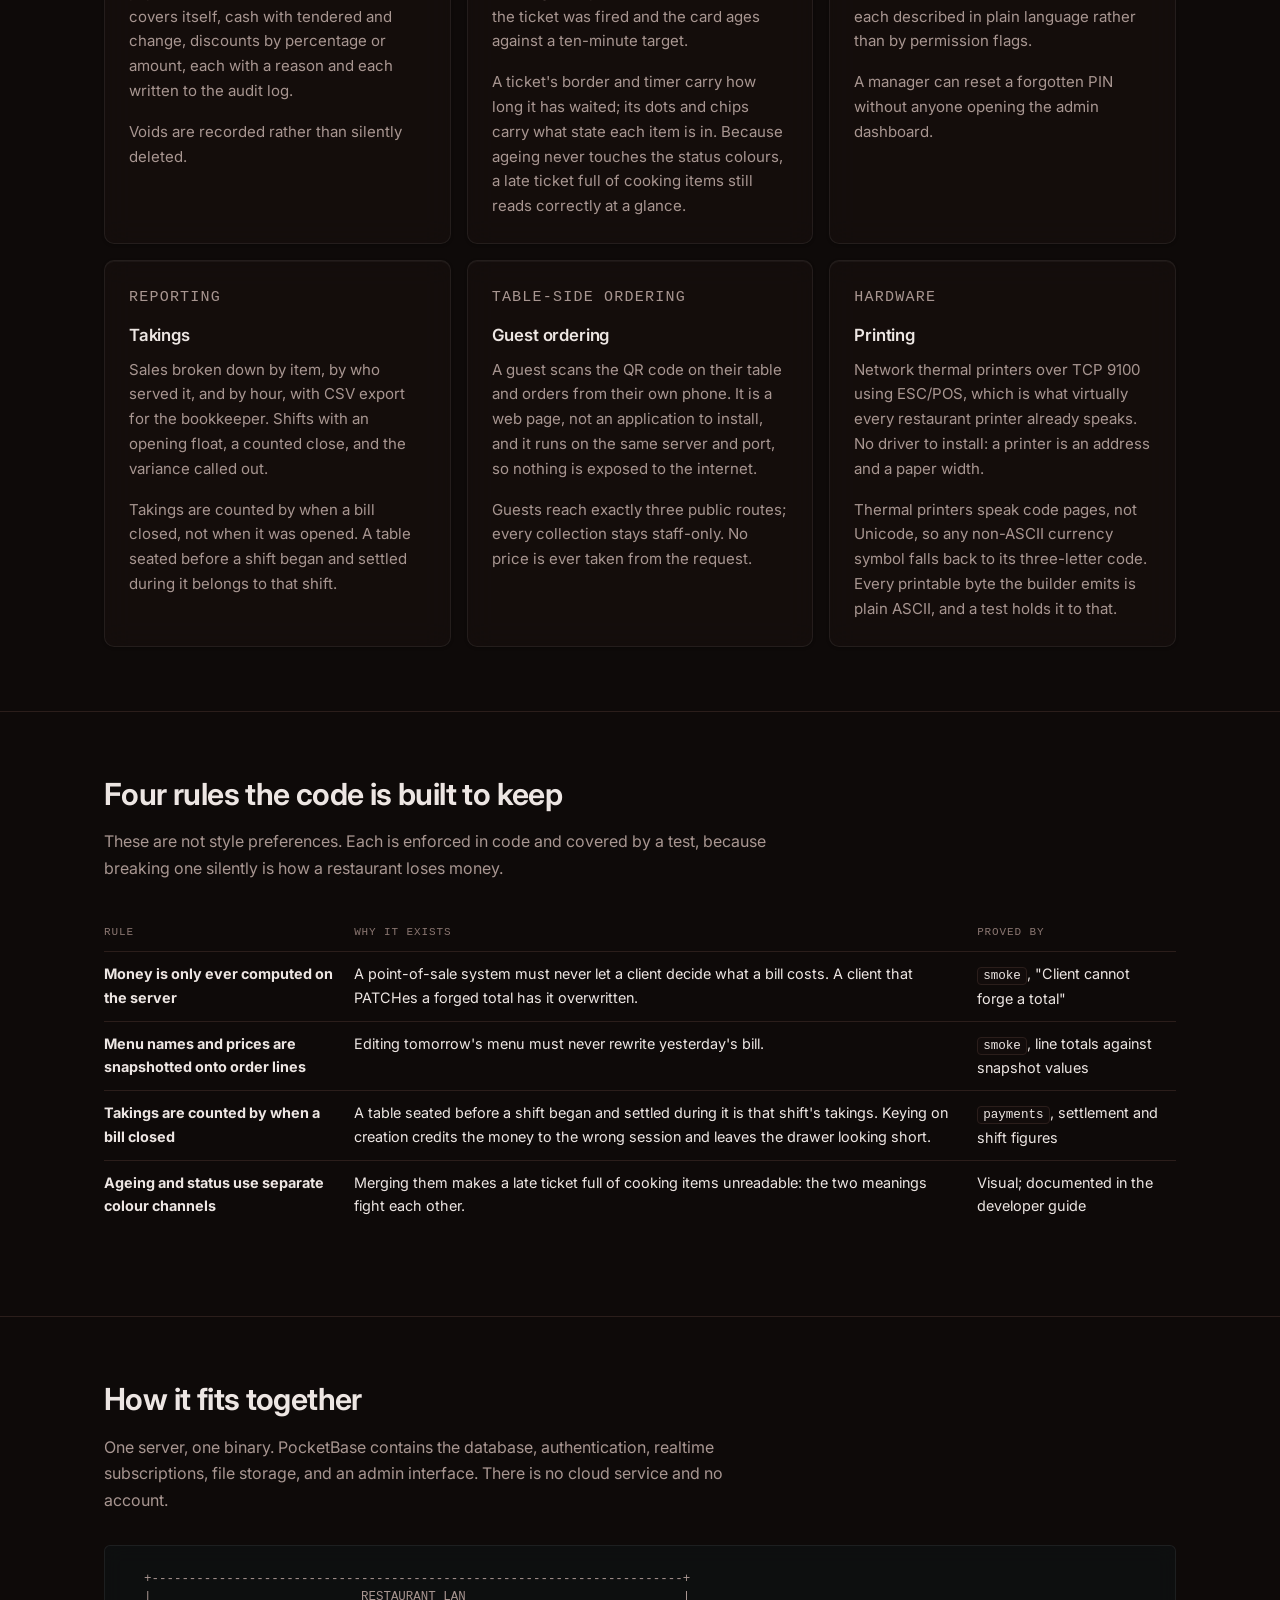
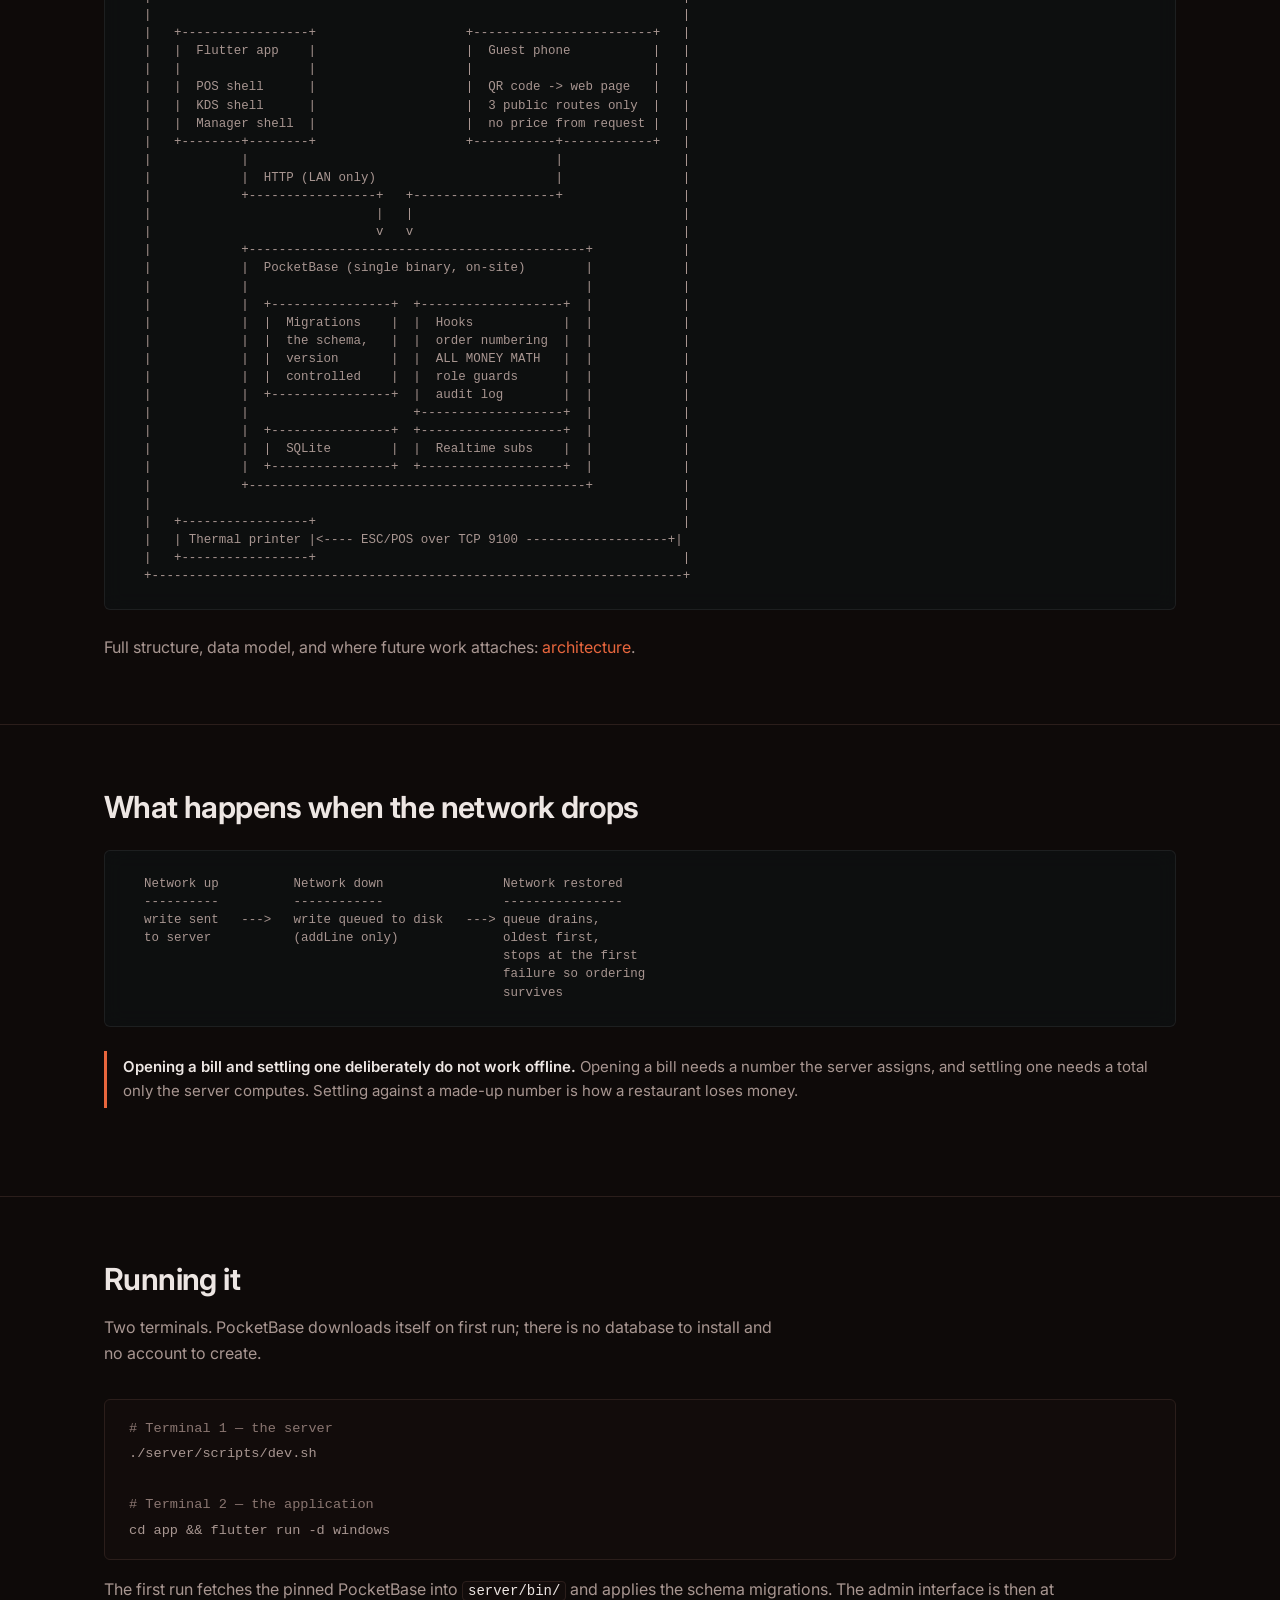
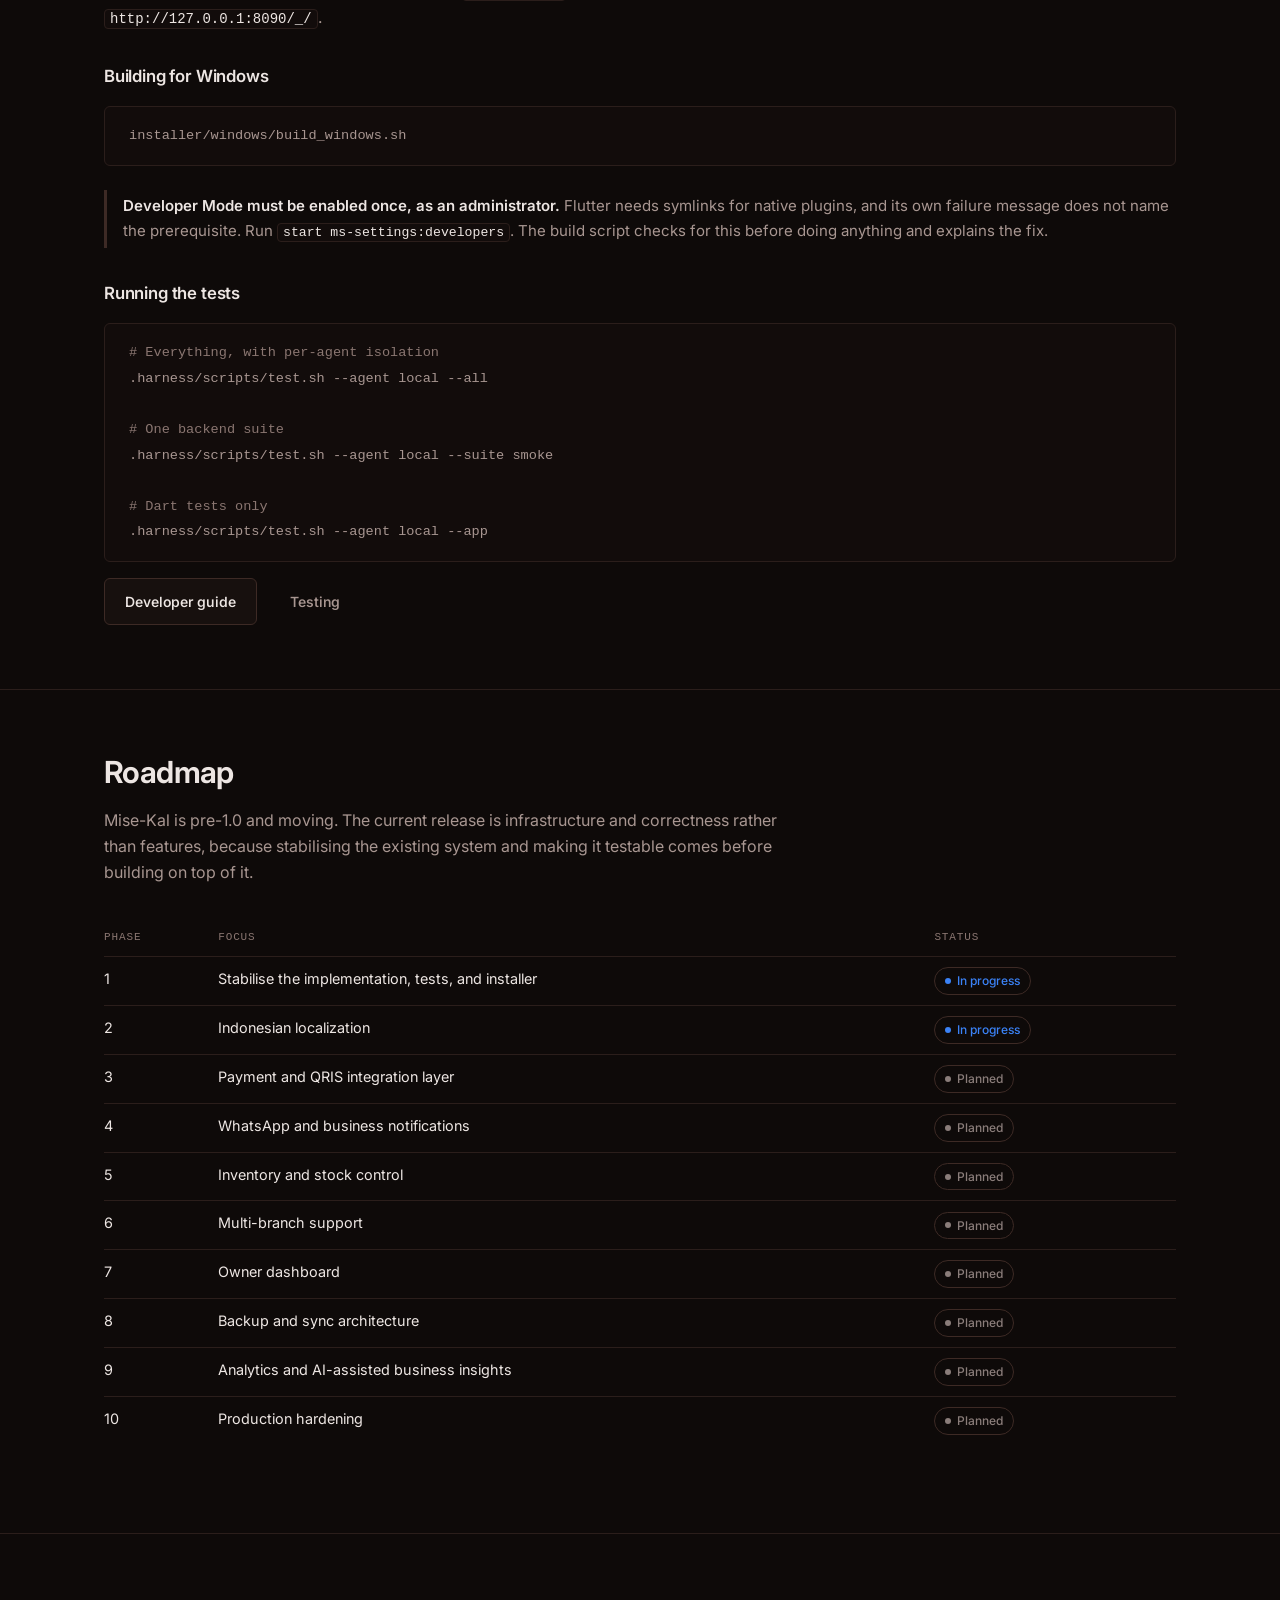
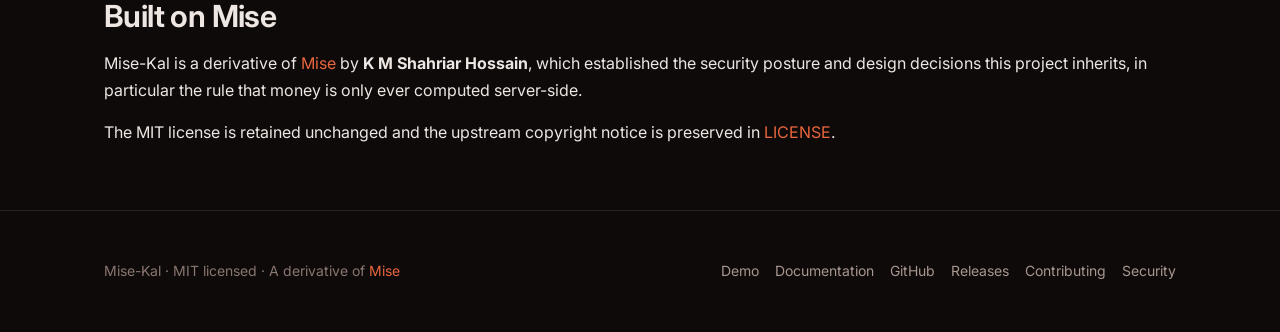
==== commit 73dda48f: "fix(docs): make the surface actually red, and add custom scrollbars The grid was Ember-tinted but th" ====
--- a/docs/index.html
+++ b/docs/index.html
@@ -5,7 +5,7 @@
 <meta name="viewport" content="width=device-width, initial-scale=1">
 <title>Mise-Kal — Self-hosted restaurant management</title>
 <meta name="description" content="A self-hosted restaurant management system: point of sale, kitchen display, and back-office management. Runs on the restaurant's own hardware, keeps taking orders when the internet goes down.">
-<meta name="theme-color" content="#0b0f10">
+<meta name="theme-color" content="#0e0a09">
 
 <meta property="og:type" content="website">
 <meta property="og:title" content="Mise-Kal — Self-hosted restaurant management">
--- a/docs/assets/site.css
+++ b/docs/assets/site.css
@@ -20,29 +20,50 @@
    ========================================================================== */
 
 :root {
-  /* Surfaces */
-  --bg:            #0b0f10;
-  --bg-grid:       rgba(255, 255, 255, 0.028);
-  --bg-grid-major: rgba(255, 255, 255, 0.045);
-  --surface:       #121819;
-  --surface-raised:#171f21;
-  --surface-sunken:#0e1314;
+  /* Surfaces.
+     Every neutral here is warm-shifted: red is the highest channel, then green,
+     then blue. That ordering is what makes the surface read as charcoal with
+     red in it rather than as teal.
+
+     The previous palette had it the other way round - #0b0f10 is R11 G15 B16 -
+     so every neutral on the site carried a green cast, including the panels and
+     the page behind the grid. A red grid drawn over a green-black page does not
+     read as red; the two cancel. Fixing the grid alone would not have been
+     enough, which is why the whole neutral ramp moved. */
+  --bg:            #0e0a09;   /* was #0b0f10 - green cast */
+  --bg-grid:       rgba(232, 102, 61, 0.075);
+  --bg-grid-major: rgba(232, 102, 61, 0.14);
+  --surface:       #17100e;
+  --surface-raised:#1f1614;
+  --surface-sunken:#120c0b;
+
+  /* Glass. Panels are translucent with a backdrop blur, so the grid reads
+     through them as depth rather than being hidden by an opaque slab.
+     --glass and --glass-strong are two steps: the first for cards that sit on
+     the page, the second for surfaces that float above content. */
+  --glass:         rgba(26, 17, 15, 0.55);
+  --glass-strong:  rgba(22, 14, 12, 0.74);
+  --glass-border:  rgba(255, 255, 255, 0.07);
+  --glass-border-strong: rgba(232, 102, 61, 0.22);
 
   /* Borders */
-  --border:        #1e2729;
-  --border-strong: #2b3638;
-
-  /* Text */
-  --text:          #e6edf3;
-  --text-secondary:#93a1a4;
-  --text-tertiary: #5f6c6f;
+  --border:        #2b1e1b;
+  --border-strong: #3d2a25;
+
+  /* Text. Kept close to neutral so body copy stays readable; only the dimmest
+     step carries any warmth. --text-tertiary is used for hints and captions
+     that are small, so it is held above 4.5:1 rather than allowed to sit at the
+     3:1 that would only be acceptable for large text. */
+  --text:          #ede6e3;   /* 15.97:1 on --bg */
+  --text-secondary:#a89691;   /*  6.98:1 */
+  --text-tertiary: #8a7671;   /*  4.79:1 */
 
   /* Brand and status. Ember is identity only; never a status. */
   --ember:         #e8663d;
   --ember-dim:     #b84e2c;
   --on-ember:      #1a0d08;
 
-  --status-queued:  #7d8a8d;
+  --status-queued:  #8a7d7a;
   --status-cooking: #3b82f6;
   --status-ready:   #22c55e;
   --status-trouble: #ef4444;
@@ -91,9 +112,10 @@
 body {
   margin: 0;
   background-color: var(--bg);
-  /* The grid: a fine 44px lattice with a slightly stronger line every fifth
-     cell, which gives the surface depth without becoming a distraction behind
-     body text. */
+  /* The grid: a fine 44px lattice in Ember with a stronger line every fifth
+     cell. Both opacities are deliberately low — a grid behind body text
+     competes with it, and the threshold where the eye stops reading the lines
+     as structure is around 6% on this background. */
   background-image:
     linear-gradient(var(--bg-grid) 1px, transparent 1px),
     linear-gradient(90deg, var(--bg-grid) 1px, transparent 1px),
@@ -104,6 +126,9 @@
     44px 44px,
     220px 220px,
     220px 220px;
+  /* Fixed so the lattice stays put while content scrolls, which is what makes
+     the glass panels read as floating above it. */
+  background-attachment: fixed;
   color: var(--text);
   font-family: var(--font-sans);
   font-size: 16px;
@@ -151,10 +176,13 @@
   position: sticky;
   top: 0;
   z-index: 50;
-  background: rgba(11, 15, 16, 0.82);
-  backdrop-filter: blur(12px);
-  -webkit-backdrop-filter: blur(12px);
-  border-bottom: 1px solid var(--border);
+  /* Glass rather than a solid bar, so the grid stays visible behind the
+     navigation instead of being cut off by it. The blur is what keeps the
+     links legible over content scrolling underneath. */
+  background: var(--glass-strong);
+  backdrop-filter: blur(16px) saturate(140%);
+  -webkit-backdrop-filter: blur(16px) saturate(140%);
+  border-bottom: 1px solid var(--glass-border);
 }
 
 .site-header .wrap {
@@ -343,11 +371,28 @@
 .grid-3 { grid-template-columns: repeat(auto-fit, minmax(240px, 1fr)); }
 
 .card {
-  background: var(--surface);
-  border: 1px solid var(--border);
+  /* Glass. A faint top highlight plus a blur reads as a pane rather than as a
+     flat panel, which is what keeps a grid of them from looking like a table. */
+  background: var(--glass);
+  backdrop-filter: blur(14px) saturate(130%);
+  -webkit-backdrop-filter: blur(14px) saturate(130%);
+  border: 1px solid var(--glass-border);
   border-radius: var(--radius-lg);
   padding: var(--space-24);
-}
+  box-shadow:
+    inset 0 1px 0 rgba(255, 255, 255, 0.04),
+    0 1px 3px rgba(0, 0, 0, 0.25);
+  transition: border-color 140ms ease, background-color 140ms ease;
+}
+
+/* Only cards that are links get a hover state, so a static card does not
+   advertise itself as interactive. */
+a.card:hover {
+  border-color: var(--glass-border-strong);
+  background: rgba(24, 32, 34, 0.62);
+  text-decoration: none;
+}
+
 .card h3 { margin-top: 0; }
 .card p { color: var(--text-secondary); font-size: 0.94rem; }
 .card p:last-child { margin-bottom: 0; }
@@ -432,8 +477,12 @@
    rendered in a monospace block with the grid showing through, which keeps them
    legible without pretending to be vector art. */
 .diagram {
-  background: var(--surface-sunken);
-  border: 1px solid var(--border);
+  /* Also glass: the diagrams sit on the grid, and an opaque block would cut a
+     hole in it. */
+  background: rgba(14, 19, 20, 0.6);
+  backdrop-filter: blur(10px);
+  -webkit-backdrop-filter: blur(10px);
+  border: 1px solid var(--glass-border);
   border-radius: var(--radius);
   padding: var(--space-24);
   overflow-x: auto;
@@ -533,6 +582,68 @@
 }
 .footer-links a { color: var(--text-secondary); }
 
+/* --- Scrollbars ----------------------------------------------------------- */
+
+/* Two rule sets on purpose. `scrollbar-color` and `scrollbar-width` are the
+   standard properties and cover Firefox and recent Chromium; the
+   `::-webkit-scrollbar` pseudo-elements are what older Chromium and Safari
+   actually honour. Neither alone is enough, and they do not conflict.
+
+   The thumb is Ember at rest and brightens on hover, so a scrollbar reads as
+   part of the product rather than as a browser artefact. The track is the page
+   background, so the bar does not draw a stripe down the edge of a glass panel. */
+
+:root {
+  scrollbar-color: var(--border-strong) transparent;
+  scrollbar-width: thin;
+}
+
+::-webkit-scrollbar {
+  width: 10px;
+  height: 10px;
+}
+
+::-webkit-scrollbar-track {
+  background: transparent;
+}
+
+::-webkit-scrollbar-thumb {
+  background: var(--border-strong);
+  border-radius: 999px;
+  /* A transparent border with background-clip makes the thumb visually inset
+     from the track, which is what keeps it from touching the panel edge. */
+  border: 2px solid transparent;
+  background-clip: content-box;
+}
+
+::-webkit-scrollbar-thumb:hover {
+  background: var(--ember-dim);
+  background-clip: content-box;
+}
+
+::-webkit-scrollbar-thumb:active {
+  background: var(--ember);
+  background-clip: content-box;
+}
+
+::-webkit-scrollbar-corner {
+  background: transparent;
+}
+
+/* Horizontal scroll regions - the tables and the ASCII diagrams - get the same
+   treatment so a wide table does not show a default grey bar. */
+.table-scroll::-webkit-scrollbar,
+.diagram::-webkit-scrollbar,
+pre::-webkit-scrollbar {
+  height: 8px;
+}
+
+/* The demo's server console is a fixed-height scroller and needs a visible
+   thumb more than the page does, because its content changes constantly. */
+.console::-webkit-scrollbar {
+  width: 8px;
+}
+
 /* --- Utilities ------------------------------------------------------------ */
 
 .mono { font-family: var(--font-mono); font-size: 0.875em; }
